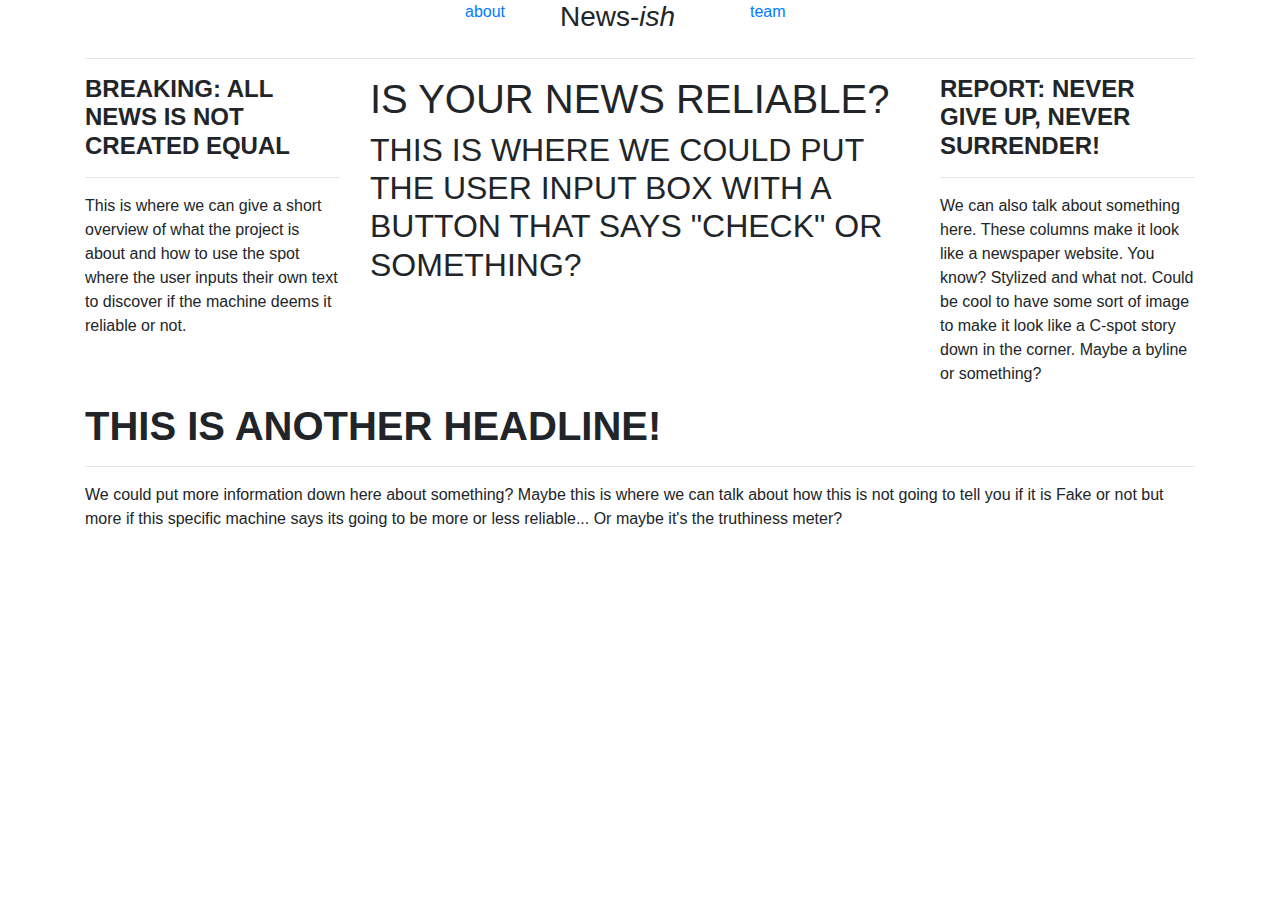
==== templates/index.html @ 3461eaee "Updated index.html" ====
<!DOCTYPE html>
<html lang="en">

<head>
  <meta charset="UTF-8">
  <link rel="shortcut icon" href="./static/assets/newsish-fav.png">
  <title>News-ish</title>
  <link rel="stylesheet" href="https://stackpath.bootstrapcdn.com/bootstrap/4.3.1/css/bootstrap.min.css" integrity="sha384-ggOyR0iXCbMQv3Xipma34MD+dH/1fQ784/j6cY/iJTQUOhcWr7x9JvoRxT2MZw1T" crossorigin="anonymous">

  <!-- D3 Import -->
  <script src="https://d3js.org/d3.v5.min.js"></script>   

  <!-- Our CSS -->
  <link rel="stylesheet" type="text/css" href="../static/css/style.css">

</head>

<body>
  <div class="container">
    <div class="row">
        <div class="col-4"></div>
        <div class="col-1 menu-right"><a href="about.html">about</a></div>
        <div class="col-2">
            <h3 class="header-row">News-<i>ish</i></h3>
        </div>
        <div class="col-1 menu-right"><a href="team.html">team</a></div>
    </div>
    <hr>
</div>   

<div class="container">
    <div class="row">
        <div class="col-3">
            <h4 class="header-row" style="font-weight: bold;">BREAKING: ALL NEWS IS NOT CREATED EQUAL</h4>
            <hr>
            <p class="header-row">This is where we can give a short overview of what the project is about and how to use the spot where the user inputs their own text to discover if the machine deems it reliable or not.</p>
        </div>
        <div class="col-6">
            <h1 class="header-row">IS YOUR NEWS RELIABLE?</h1>
            <h2>THIS IS WHERE WE COULD PUT THE USER INPUT BOX WITH A BUTTON THAT SAYS "CHECK" OR SOMETHING?</h2>
        </div>
        <div class="col-3">
            <h4 class="header-row" style="font-weight: bold;">REPORT: NEVER GIVE UP, NEVER SURRENDER!</h4>
            <hr>
            <p class="header-row">We can also talk about something here. These columns make it look like a newspaper website. You know? Stylized and what not. Could be cool to have some sort of image to make it look like a C-spot story down in the corner. Maybe a byline or something?</p>
        </div>
    </div>
    <div class="row">
        <div class="col-12">
            <h1 class="header-row" style="font-weight: bold;">THIS IS ANOTHER HEADLINE!</h1>
            <hr>
            <p class="header-row">We could put more information down here about something? Maybe this is where we can talk about how this is not going to tell you if it is Fake or not but more if this specific machine says its going to be more or less reliable... Or maybe it's the truthiness meter?</p>
        </div>
    </div>
</div>

<script src="https://code.jquery.com/jquery-3.3.1.slim.min.js" integrity="sha384-q8i/X+965DzO0rT7abK41JStQIAqVgRVzpbzo5smXKp4YfRvH+8abtTE1Pi6jizo" crossorigin="anonymous"></script>
<script src="https://cdnjs.cloudflare.com/ajax/libs/popper.js/1.14.7/umd/popper.min.js" integrity="sha384-UO2eT0CpHqdSJQ6hJty5KVphtPhzWj9WO1clHTMGa3JDZwrnQq4sF86dIHNDz0W1" crossorigin="anonymous"></script>
<script src="https://stackpath.bootstrapcdn.com/bootstrap/4.3.1/js/bootstrap.min.js" integrity="sha384-JjSmVgyd0p3pXB1rRibZUAYoIIy6OrQ6VrjIEaFf/nJGzIxFDsf4x0xIM+B07jRM" crossorigin="anonymous"></script>


</body>

</html>
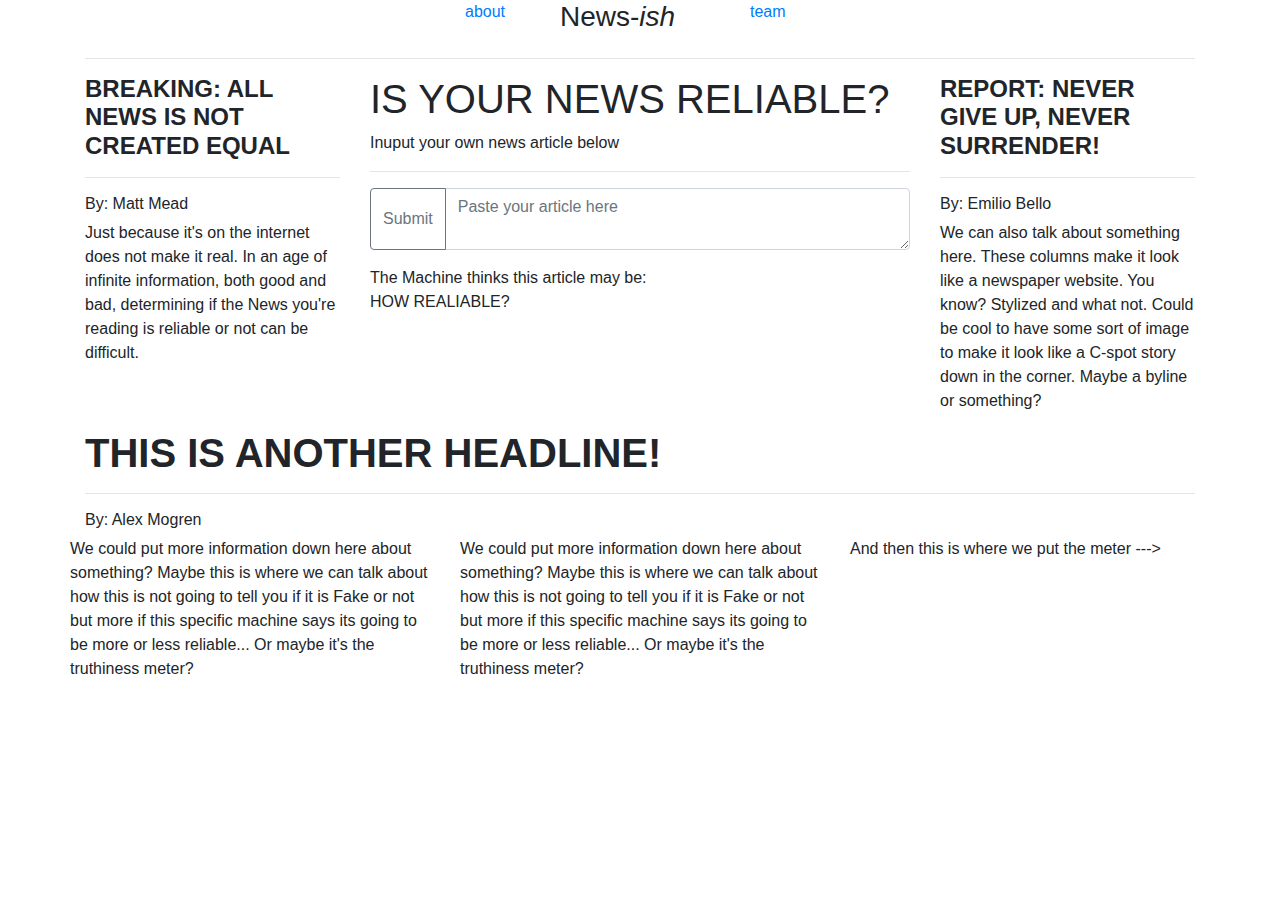
==== commit ad522f71: "updated index.html" ====
--- a/templates/index.html
+++ b/templates/index.html
@@ -31,28 +31,49 @@
 <div class="container">
     <div class="row">
         <div class="col-3">
-            <h4 class="header-row" style="font-weight: bold;">BREAKING: ALL NEWS IS NOT CREATED EQUAL</h4>
+            <h4 class="centered" style="font-weight: bold;">BREAKING: ALL NEWS IS NOT CREATED EQUAL</h4>
             <hr>
-            <p class="header-row">This is where we can give a short overview of what the project is about and how to use the spot where the user inputs their own text to discover if the machine deems it reliable or not.</p>
+            <h6 class="centered">By: Matt Mead</h6>
+            <p class="header-row article">Just because it's on the internet does not make it real. In an age of infinite information, both good and bad, determining if the News you're reading is reliable or not can be difficult.</p>
         </div>
+
+        <!-- USER INPUT SECTION -->
         <div class="col-6">
-            <h1 class="header-row">IS YOUR NEWS RELIABLE?</h1>
-            <h2>THIS IS WHERE WE COULD PUT THE USER INPUT BOX WITH A BUTTON THAT SAYS "CHECK" OR SOMETHING?</h2>
+            <h1 class="centered">IS YOUR NEWS RELIABLE?</h1>
+            <p class="centered">Inuput your own news article below</p>
+            <hr>
+            <div class="input-group mb-3">
+                <div class="input-group-prepend">
+                  <button class="btn btn-outline-secondary" type="button" id="submit">Submit</button>
+                </div>
+                <textarea type="text" class="form-control" id="userarticle" placeholder="Paste your article here"></textarea>
+              </div>
+            <div class="centered">The Machine thinks this article may be:</div>
+            <div class="centered" id="reliability">HOW REALIABLE?</div>
         </div>
+
         <div class="col-3">
-            <h4 class="header-row" style="font-weight: bold;">REPORT: NEVER GIVE UP, NEVER SURRENDER!</h4>
+            <h4 class="centered" style="font-weight: bold;">REPORT: NEVER GIVE UP, NEVER SURRENDER!</h4>
             <hr>
-            <p class="header-row">We can also talk about something here. These columns make it look like a newspaper website. You know? Stylized and what not. Could be cool to have some sort of image to make it look like a C-spot story down in the corner. Maybe a byline or something?</p>
+            <h6 class="centered">By: Emilio Bello</h6>
+            <p class="header-row article">We can also talk about something here. These columns make it look like a newspaper website. You know? Stylized and what not. Could be cool to have some sort of image to make it look like a C-spot story down in the corner. Maybe a byline or something?</p>
         </div>
     </div>
     <div class="row">
         <div class="col-12">
-            <h1 class="header-row" style="font-weight: bold;">THIS IS ANOTHER HEADLINE!</h1>
+            <h1 class="centered" style="font-weight: bold;">THIS IS ANOTHER HEADLINE!</h1>
             <hr>
-            <p class="header-row">We could put more information down here about something? Maybe this is where we can talk about how this is not going to tell you if it is Fake or not but more if this specific machine says its going to be more or less reliable... Or maybe it's the truthiness meter?</p>
+            <h6 class="centered">By: Alex Mogren</h6>
+        </div>
+        <div class="row">
+            <p class="col-4 header-row article">We could put more information down here about something? Maybe this is where we can talk about how this is not going to tell you if it is Fake or not but more if this specific machine says its going to be more or less reliable... Or maybe it's the truthiness meter?</p>
+            <p class="col-4 header-row article">We could put more information down here about something? Maybe this is where we can talk about how this is not going to tell you if it is Fake or not but more if this specific machine says its going to be more or less reliable... Or maybe it's the truthiness meter?</p>
+            <p class="col-4 header-row article">And then this is where we put the meter ---></p>
         </div>
     </div>
 </div>
+
+<script src="/static/js/get.js"></script>
 
 <script src="https://code.jquery.com/jquery-3.3.1.slim.min.js" integrity="sha384-q8i/X+965DzO0rT7abK41JStQIAqVgRVzpbzo5smXKp4YfRvH+8abtTE1Pi6jizo" crossorigin="anonymous"></script>
 <script src="https://cdnjs.cloudflare.com/ajax/libs/popper.js/1.14.7/umd/popper.min.js" integrity="sha384-UO2eT0CpHqdSJQ6hJty5KVphtPhzWj9WO1clHTMGa3JDZwrnQq4sF86dIHNDz0W1" crossorigin="anonymous"></script>
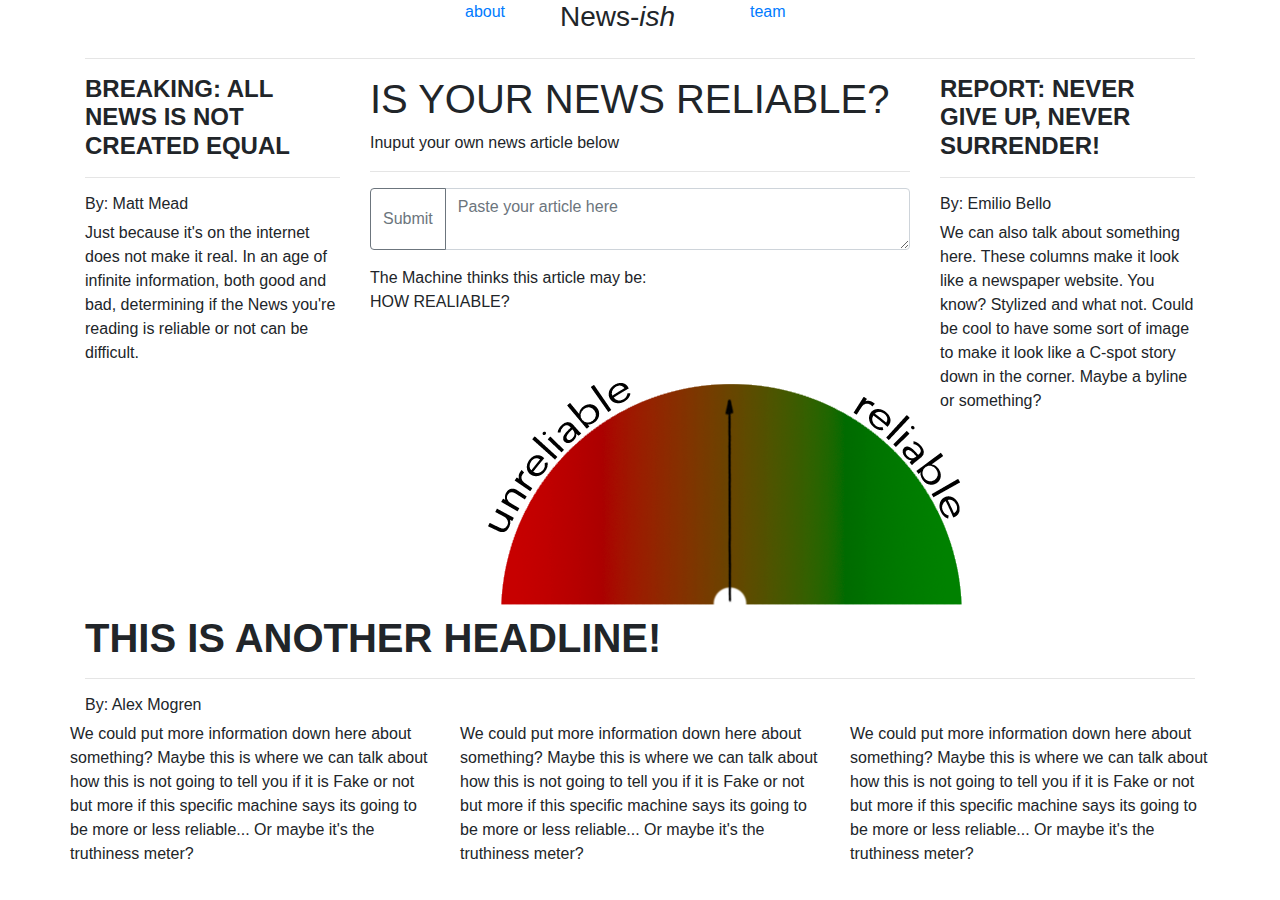
==== commit 3f0c8ecd: "GIF meter working showing reliable/unreliable" ====
--- a/templates/index.html
+++ b/templates/index.html
@@ -50,6 +50,7 @@
               </div>
             <div class="centered">The Machine thinks this article may be:</div>
             <div class="centered" id="reliability">HOW REALIABLE?</div>
+            <div class="centered"><img class="centered-img" id="meter" src="../static/assets/meter-centered.png"></div>
         </div>
 
         <div class="col-3">
@@ -68,7 +69,7 @@
         <div class="row">
             <p class="col-4 header-row article">We could put more information down here about something? Maybe this is where we can talk about how this is not going to tell you if it is Fake or not but more if this specific machine says its going to be more or less reliable... Or maybe it's the truthiness meter?</p>
             <p class="col-4 header-row article">We could put more information down here about something? Maybe this is where we can talk about how this is not going to tell you if it is Fake or not but more if this specific machine says its going to be more or less reliable... Or maybe it's the truthiness meter?</p>
-            <p class="col-4 header-row article">And then this is where we put the meter ---></p>
+            <p class="col-4 header-row article">We could put more information down here about something? Maybe this is where we can talk about how this is not going to tell you if it is Fake or not but more if this specific machine says its going to be more or less reliable... Or maybe it's the truthiness meter?</p>
         </div>
     </div>
 </div>
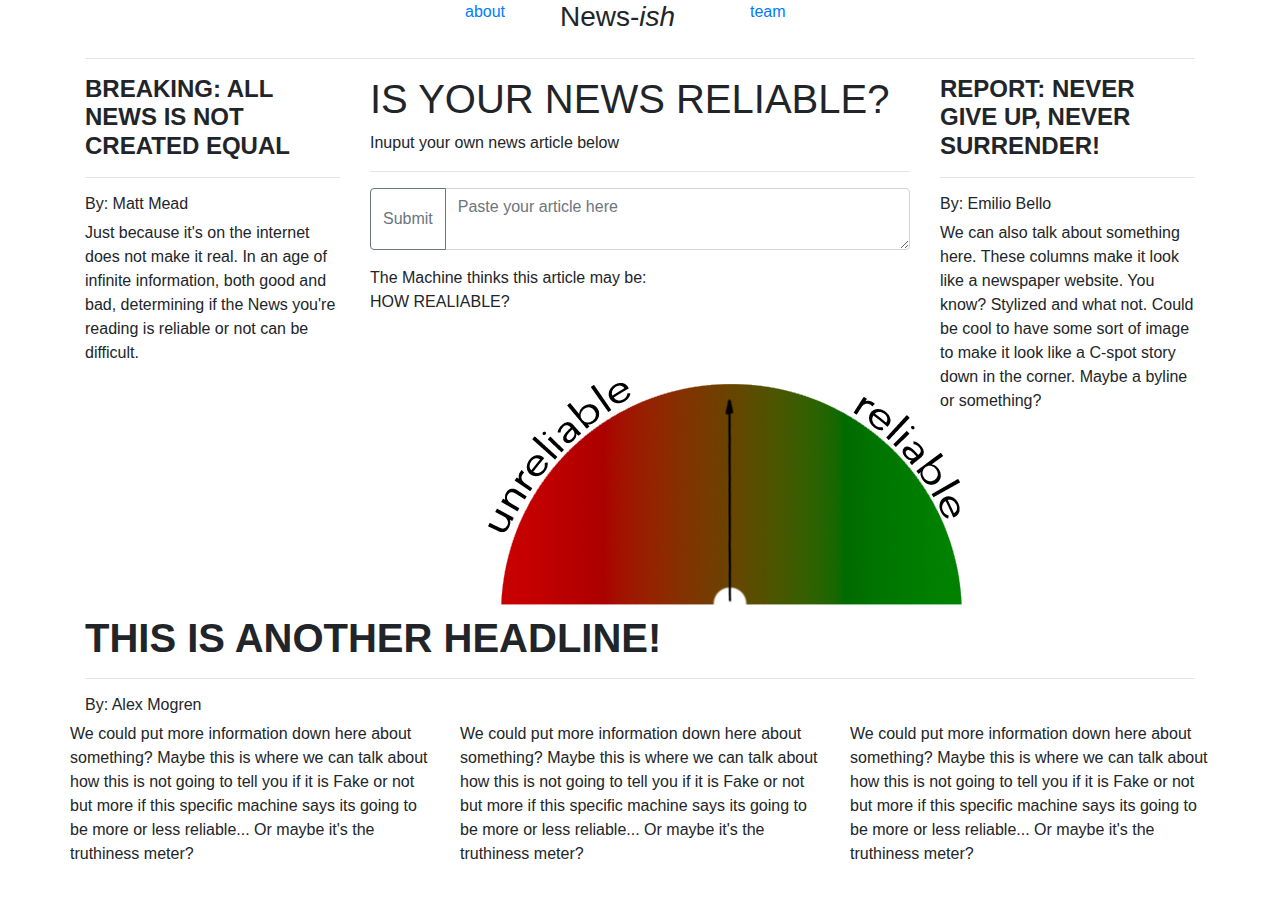
==== commit 7bdb8605: "meter working" ====
--- a/templates/index.html
+++ b/templates/index.html
@@ -51,6 +51,7 @@
             <div class="centered">The Machine thinks this article may be:</div>
             <div class="centered" id="reliability">HOW REALIABLE?</div>
             <div class="centered"><img class="centered-img" id="meter" src="../static/assets/meter-centered.png"></div>
+
         </div>
 
         <div class="col-3">
@@ -74,8 +75,8 @@
     </div>
 </div>
 
+<script src="https://cdn.plot.ly/plotly-latest.min.js"></script>
 <script src="/static/js/get.js"></script>
-
 <script src="https://code.jquery.com/jquery-3.3.1.slim.min.js" integrity="sha384-q8i/X+965DzO0rT7abK41JStQIAqVgRVzpbzo5smXKp4YfRvH+8abtTE1Pi6jizo" crossorigin="anonymous"></script>
 <script src="https://cdnjs.cloudflare.com/ajax/libs/popper.js/1.14.7/umd/popper.min.js" integrity="sha384-UO2eT0CpHqdSJQ6hJty5KVphtPhzWj9WO1clHTMGa3JDZwrnQq4sF86dIHNDz0W1" crossorigin="anonymous"></script>
 <script src="https://stackpath.bootstrapcdn.com/bootstrap/4.3.1/js/bootstrap.min.js" integrity="sha384-JjSmVgyd0p3pXB1rRibZUAYoIIy6OrQ6VrjIEaFf/nJGzIxFDsf4x0xIM+B07jRM" crossorigin="anonymous"></script>
